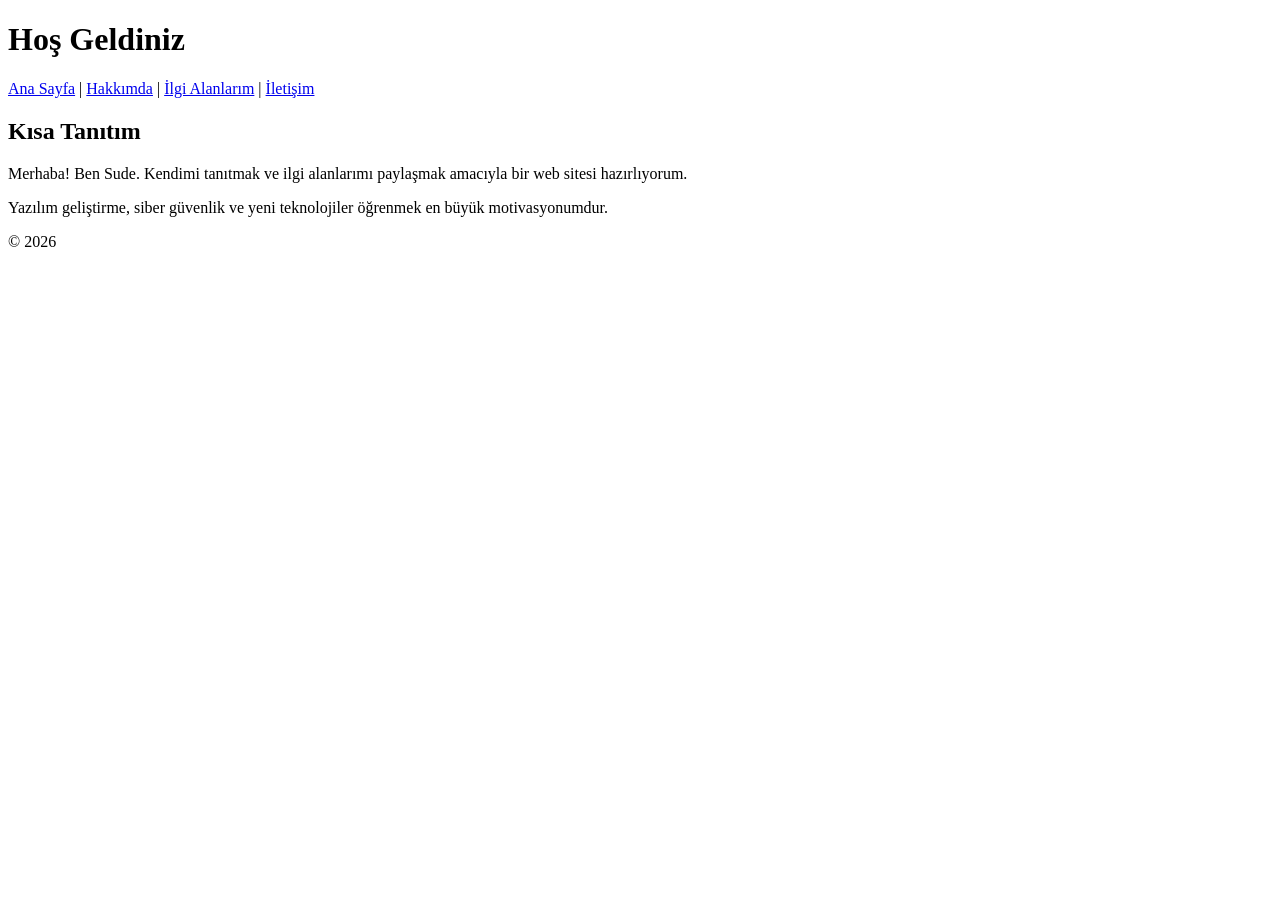
==== index.html @ f838e8fd "Add files via upload" ====
<!DOCTYPE html>
<html lang="tr">
<head>
    <meta charset="UTF-8">
    <title>Ana Sayfa</title>
</head>
<body>

    <header>
        <h1>Hoş Geldiniz</h1>
        <nav>
            <a href="index.html">Ana Sayfa</a> |
            <a href="about.html">Hakkımda</a> |
            <a href="interests.html">İlgi Alanlarım</a> |
            <a href="contact.html">İletişim</a>
        </nav>
    </header>

    <main>
        <h2>Kısa Tanıtım</h2>
        <p>
            Merhaba! Ben Sude. 
            Kendimi tanıtmak ve ilgi alanlarımı paylaşmak amacıyla bir web sitesi hazırlıyorum.
        </p>

        <p>
            Yazılım geliştirme, siber güvenlik ve yeni teknolojiler öğrenmek en büyük motivasyonumdur.
        </p>
    </main>

    <footer>
        <p>© 2026</p>
    </footer>

</body>
</html>
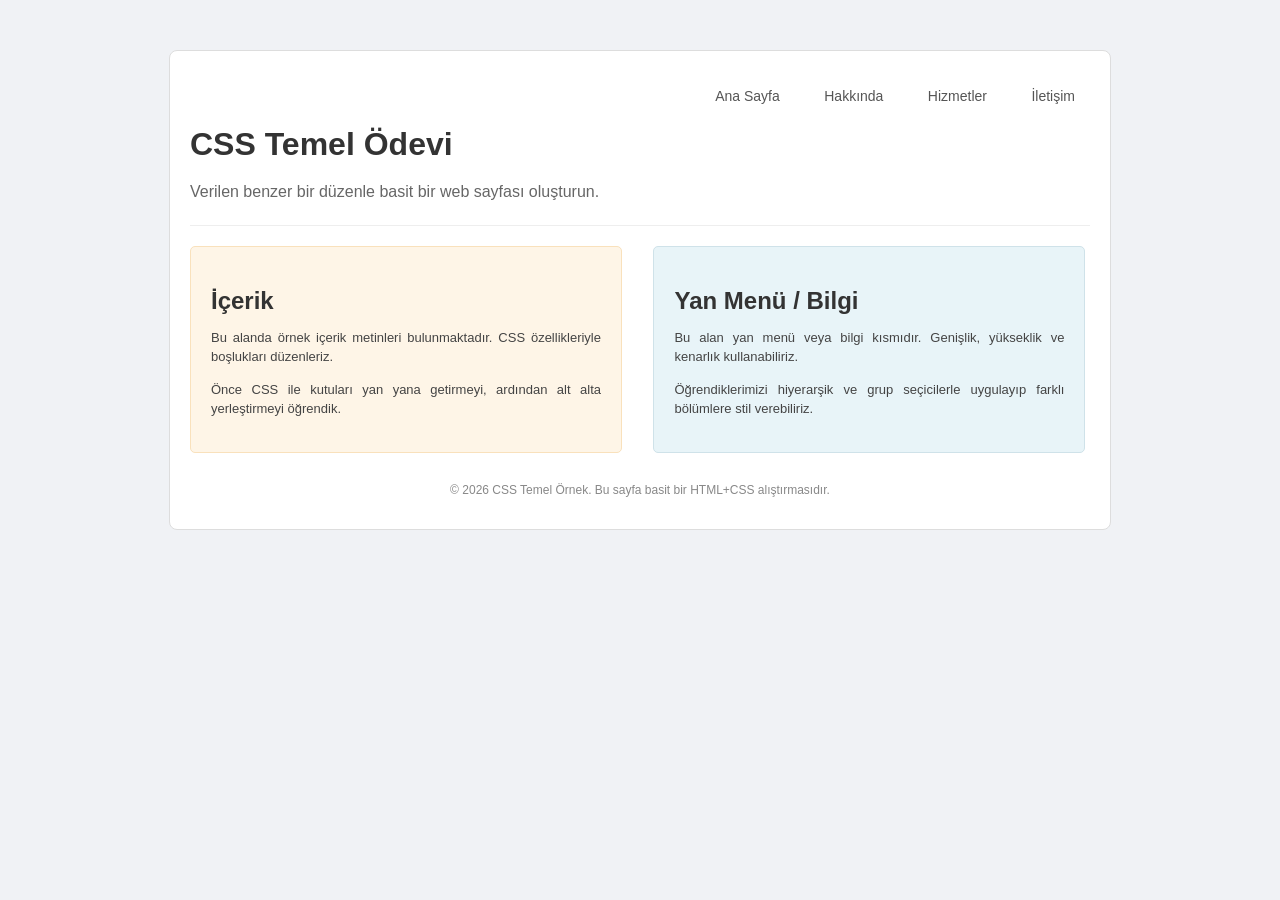
==== commit 1a501d8a: "2. hafta" ====
--- a/index.html
+++ b/index.html
@@ -2,35 +2,44 @@
 <html lang="tr">
 <head>
     <meta charset="UTF-8">
-    <title>Ana Sayfa</title>
+    <title>CSS Temel Ödevi</title>
+    <link rel="stylesheet" href="style.css">
 </head>
 <body>
 
-    <header>
-        <h1>Hoş Geldiniz</h1>
+    <div class="container">
         <nav>
-            <a href="index.html">Ana Sayfa</a> |
-            <a href="about.html">Hakkımda</a> |
-            <a href="interests.html">İlgi Alanlarım</a> |
-            <a href="contact.html">İletişim</a>
+            <ul>
+        <li><a href="index.html">Ana Sayfa</a></li>
+        <li><a href="hakkinda.html">Hakkında</a></li>
+        <li><a href="hizmetler.html">Hizmetler</a></li>
+        <li><a href="iletisim.html">İletişim</a></li>
+            </ul>
         </nav>
-    </header>
 
-    <main>
-        <h2>Kısa Tanıtım</h2>
-        <p>
-            Merhaba! Ben Sude. 
-            Kendimi tanıtmak ve ilgi alanlarımı paylaşmak amacıyla bir web sitesi hazırlıyorum.
-        </p>
+        <header>
+            <h1>CSS Temel Ödevi</h1>
+            <p>Verilen benzer bir düzenle basit bir web sayfası oluşturun.</p>
+        </header>
 
-        <p>
-            Yazılım geliştirme, siber güvenlik ve yeni teknolojiler öğrenmek en büyük motivasyonumdur.
-        </p>
-    </main>
+        <main>
+            <section class="content-box left-box">
+                <h2>İçerik</h2>
+                <p>Bu alanda örnek içerik metinleri bulunmaktadır. CSS özellikleriyle boşlukları düzenleriz.</p>
+                <p>Önce CSS ile kutuları yan yana getirmeyi, ardından alt alta yerleştirmeyi öğrendik.</p>
+            </section>
 
-    <footer>
-        <p>© 2026</p>
-    </footer>
+            <aside class="content-box right-box">
+                <h2>Yan Menü / Bilgi</h2>
+                <p>Bu alan yan menü veya bilgi kısmıdır. Genişlik, yükseklik ve kenarlık kullanabiliriz.</p>
+                <p>Öğrendiklerimizi hiyerarşik ve grup seçicilerle uygulayıp farklı bölümlere stil verebiliriz.</p>
+            </aside>
+        </main>
+
+        <footer>
+            <p>© 2026 CSS Temel Örnek. Bu sayfa basit bir HTML+CSS alıştırmasıdır.</p>
+        </footer>
+    </div>
 
 </body>
 </html>
--- a/style.css
+++ b/style.css
@@ -0,0 +1,115 @@
+/* Genel Ayarlar */
+body {
+    background-color: #f0f2f5;
+    font-family: Arial, sans-serif;
+    margin: 50px;
+}
+
+.container {
+    background-color: #ffffff;
+    padding: 20px;
+    border: 1px solid #ddd;
+    border-radius: 8px;
+    max-width: 900px;
+    margin: 0 auto;
+}
+
+/* 1. Menü Tasarımı (Hiyerarşik Seçici Kullanımı) */
+nav ul {
+    list-style-type: none;
+    text-align: right;
+    padding: 0;
+}
+
+nav ul li {
+    display: inline-block; /* Ödevin istediği yöntem */
+    margin-left: 10px;
+}
+
+nav ul li a {
+    text-decoration: none;
+    color: #555;
+    padding: 8px 15px;
+    font-size: 14px;
+    transition: 0.3s; /* Hover efekti için yumuşatıcı */
+}
+
+/* Hover Efekti */
+nav ul li a:hover {
+    color: #000;
+    background-color: #e9ecef;
+    border-radius: 4px;
+}
+
+nav ul li a.active {
+    background-color: #7d97de;
+    color: white;
+    border-radius: 4px;
+}
+
+/* 2. Header & Metin Düzenlemeleri (Grup Seçici Kullanımı) */
+header h1, .content-box h2 {
+    color: #333;
+    margin-bottom: 10px;
+}
+
+header p {
+    color: #666;
+    line-height: 1.6;
+    border-bottom: 1px solid #eee;
+    padding-bottom: 20px;
+}
+
+/* 3. İki Sütunlu Düzen */
+main {
+    margin-top: 20px;
+}
+
+.content-box {
+    display: inline-block; /* Yan yana getirme */
+    vertical-align: top;
+    box-sizing: border-box;
+    padding: 20px;
+    border-radius: 5px;
+    min-height: 200px;
+}
+
+.left-box {
+    width: 48%;
+    background-color: #fef5e7; /* Sarımsı ton */
+    border: 1px solid #f9e1bc;
+    margin-right: 3%;
+}
+
+.right-box {
+    width: 48%;
+    background-color: #e8f4f8; /* Mavimsi ton */
+    border: 1px solid #cfe2e9;
+}
+
+/* İçerik Metin Özellikleri (Hiyerarşik Seçici) */
+.content-box p {
+    font-size: 13px;
+    color: #444;
+    line-height: 1.5;
+    text-align: justify;
+}
+
+/* 4. Footer */
+footer {
+    text-align: center;
+    margin-top: 30px;
+    font-size: 12px;
+    color: #888;
+}
+
+form input, form textarea {
+    width: 90%;
+    padding: 8px;
+    margin-top: 5px;
+}
+form button {
+    margin-top: 10px;
+    padding: 8px 16px;
+    cursor: pointer;
+}
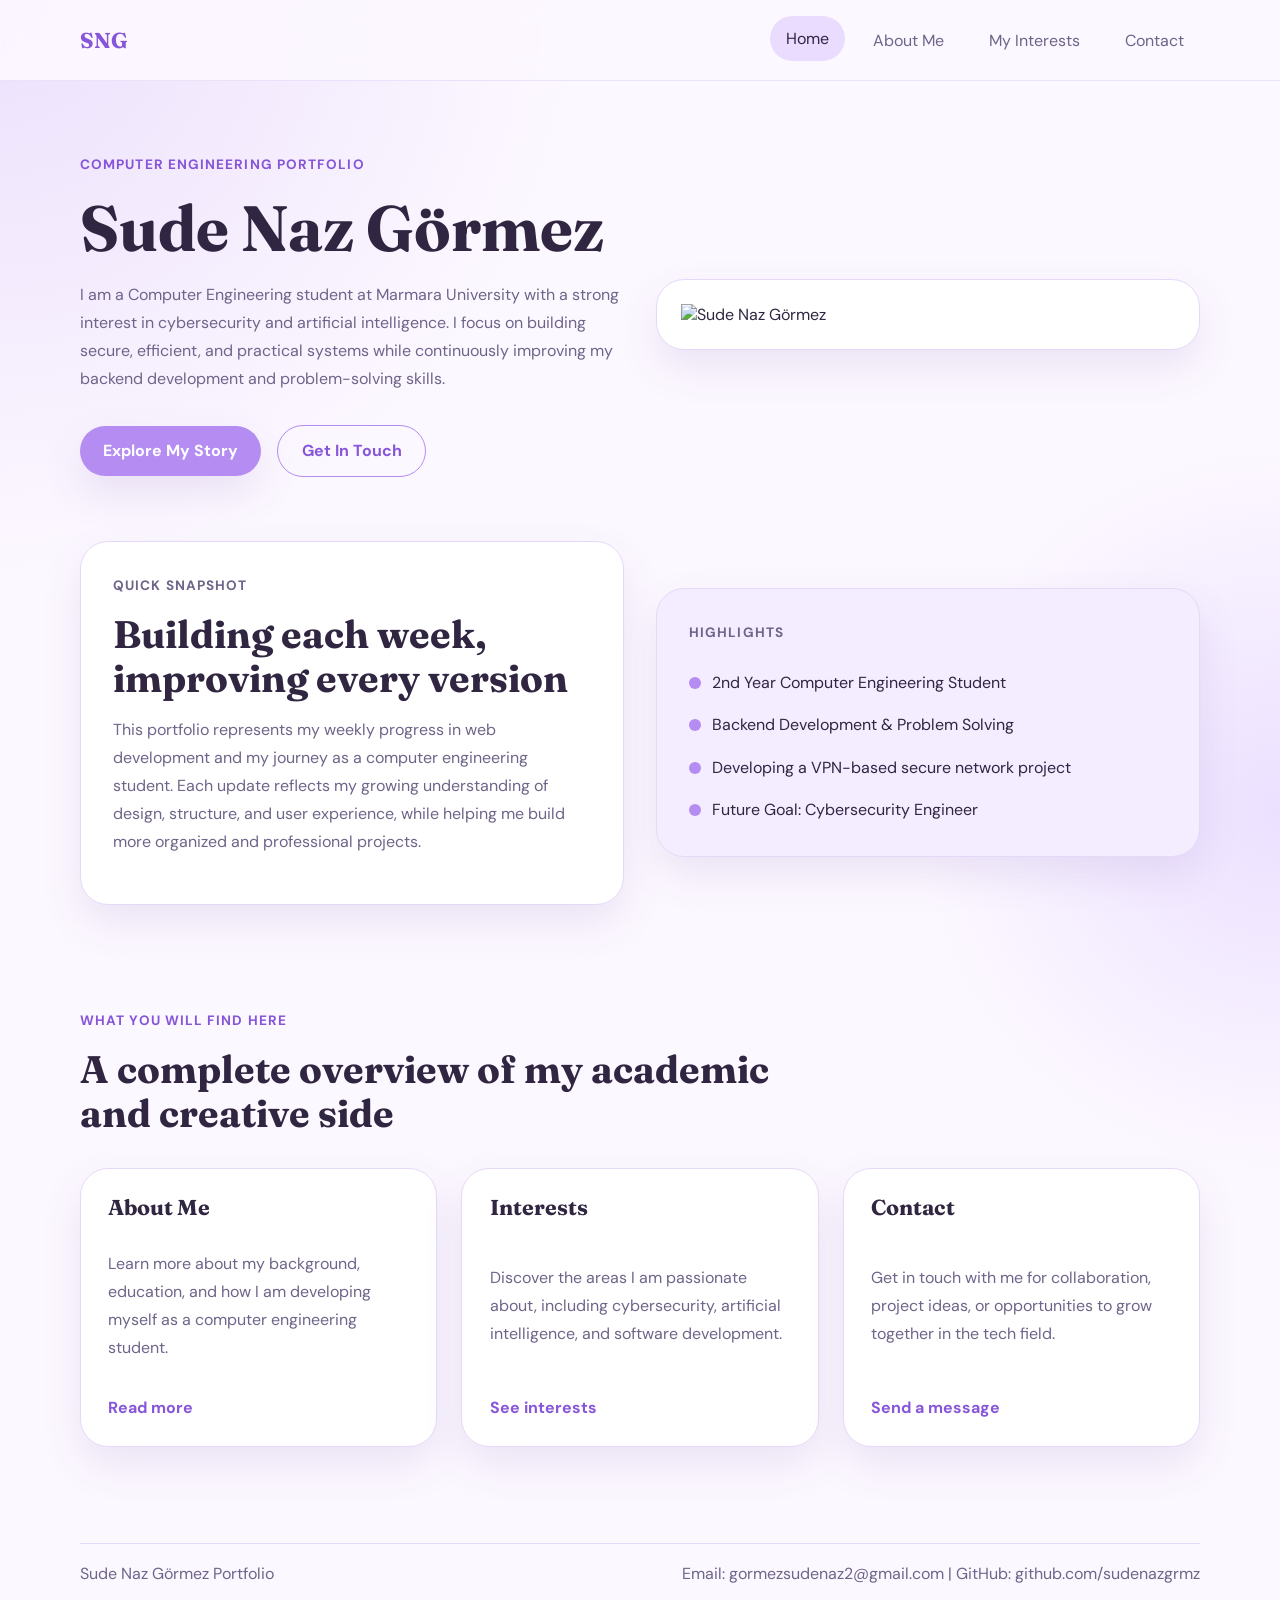
==== commit 39679e6e: "Lab çalışmaları düzenlendi" ====
--- a/index.html
+++ b/index.html
@@ -1,45 +1,115 @@
 <!DOCTYPE html>
-<html lang="tr">
+<html lang="en">
 <head>
-    <meta charset="UTF-8">
-    <title>CSS Temel Ödevi</title>
-    <link rel="stylesheet" href="style.css">
+  <meta charset="UTF-8">
+  <meta name="viewport" content="width=device-width, initial-scale=1.0">
+  <title>Portfolio | Home</title>
+  <link rel="preconnect" href="https://fonts.googleapis.com">
+  <link rel="preconnect" href="https://fonts.gstatic.com" crossorigin>
+  <link href="https://fonts.googleapis.com/css2?family=DM+Sans:wght@400;500;700&family=Fraunces:wght@600;700&display=swap" rel="stylesheet">
+  <link rel="stylesheet" href="style.css">
 </head>
 <body>
+  <div class="site-shell">
+    <header class="site-header">
+      <div class="container">
+        <nav class="navbar">
+          <a class="logo" href="index.html">SNG</a>
+          <div class="nav-links">
+            <a class="active" href="index.html">Home</a>
+            <a href="about.html">About Me</a>
+            <a href="interests.html">My Interests</a>
+            <a href="contact.html">Contact</a>
+          </div>
+        </nav>
+      </div>
+    </header>
 
-    <div class="container">
-        <nav>
-            <ul>
-        <li><a href="index.html">Ana Sayfa</a></li>
-        <li><a href="hakkinda.html">Hakkında</a></li>
-        <li><a href="hizmetler.html">Hizmetler</a></li>
-        <li><a href="iletisim.html">İletişim</a></li>
+    <main>
+      <section class="hero">
+        <div class="container hero-layout">
+          <div class="hero-copy">
+            <p class="eyebrow">Computer Engineering Portfolio</p>
+            <h1>Sude Naz Görmez</h1>
+            <p class="hero-text">
+              I am a Computer Engineering student at Marmara University with a strong interest in cybersecurity and artificial intelligence. I focus on building secure, efficient, and practical systems while continuously improving my backend development and problem-solving skills.
+            </p>
+            <div class="hero-actions">
+              <a class="button" href="about.html">Explore My Story</a>
+              <a class="button button-secondary" href="contact.html">Get In Touch</a>
+            </div>
+          </div>
+
+          <div class="hero-card">
+            <img src="images/profile.jpg" alt="Sude Naz Görmez">
+          </div>
+        </div>
+      </section>
+
+      <section class="section">
+        <div class="container split-layout">
+          <div class="section-card">
+            <p class="eyebrow">Quick Snapshot</p>
+            <h2>Building each week, improving every version</h2>
+            <p>
+              This portfolio represents my weekly progress in web development and my journey as a computer engineering student. Each update reflects my growing understanding of design, structure, and user experience, while helping me build more organized and professional projects.
+            </p>
+          </div>
+
+          <div class="section-card soft-accent">
+            <p class="eyebrow">Highlights</p>
+            <ul class="feature-list">
+              <li>2nd Year Computer Engineering Student</li>
+              <li>Backend Development & Problem Solving</li>
+              <li>Developing a VPN-based secure network project</li>
+              <li>Future Goal: Cybersecurity Engineer</li>
             </ul>
-        </nav>
+          </div>
+        </div>
+      </section>
 
-        <header>
-            <h1>CSS Temel Ödevi</h1>
-            <p>Verilen benzer bir düzenle basit bir web sayfası oluşturun.</p>
-        </header>
+      <section class="section">
+        <div class="container">
+          <div class="section-heading">
+            <p class="eyebrow">What You Will Find Here</p>
+            <h2>A complete overview of my academic and creative side</h2>
+          </div>
 
-        <main>
-            <section class="content-box left-box">
-                <h2>İçerik</h2>
-                <p>Bu alanda örnek içerik metinleri bulunmaktadır. CSS özellikleriyle boşlukları düzenleriz.</p>
-                <p>Önce CSS ile kutuları yan yana getirmeyi, ardından alt alta yerleştirmeyi öğrendik.</p>
-            </section>
+          <div class="card-grid">
+            <article class="info-card">
+              <h3>About Me</h3>
+              <p>
+                Learn more about my background, education, and how I am developing myself as a computer engineering student.
+              </p>
+              <a href="about.html">Read more</a>
+            </article>
 
-            <aside class="content-box right-box">
-                <h2>Yan Menü / Bilgi</h2>
-                <p>Bu alan yan menü veya bilgi kısmıdır. Genişlik, yükseklik ve kenarlık kullanabiliriz.</p>
-                <p>Öğrendiklerimizi hiyerarşik ve grup seçicilerle uygulayıp farklı bölümlere stil verebiliriz.</p>
-            </aside>
-        </main>
+            <article class="info-card">
+              <h3>Interests</h3>
+              <p>
+                Discover the areas I am passionate about, including cybersecurity, artificial intelligence, and software development.
+              </p>
+              <a href="interests.html">See interests</a>
+            </article>
 
-        <footer>
-            <p>© 2026 CSS Temel Örnek. Bu sayfa basit bir HTML+CSS alıştırmasıdır.</p>
-        </footer>
-    </div>
+            <article class="info-card">
+              <h3>Contact</h3>
+              <p>
+                Get in touch with me for collaboration, project ideas, or opportunities to grow together in the tech field.
+              </p>
+              <a href="contact.html">Send a message</a>
+            </article>
+          </div>
+        </div>
+      </section>
+    </main>
 
+    <footer class="site-footer">
+      <div class="container footer-layout">
+        <p>Sude Naz Görmez Portfolio</p>
+        <p>Email: gormezsudenaz2@gmail.com | GitHub: github.com/sudenazgrmz</p>
+      </div>
+    </footer>
+  </div>
 </body>
 </html>
--- a/style.css
+++ b/style.css
@@ -1,115 +1,447 @@
-/* Genel Ayarlar */
+:root {
+  --bg-color: #fcf8ff;
+  --surface-color: #ffffff;
+  --surface-soft: #f4ecff;
+  --surface-strong: #e9dcff;
+  --text-color: #312642;
+  --muted-color: #6f6489;
+  --accent-color: #b48cf2;
+  --accent-dark: #8756d8;
+  --line-color: #e5d9f8;
+  --shadow-soft: 0 18px 40px rgba(113, 81, 170, 0.12);
+  --radius-large: 28px;
+  --radius-medium: 20px;
+  --radius-small: 14px;
+  --container-width: 1120px;
+}
+
+* {
+  box-sizing: border-box;
+}
+
+html {
+  scroll-behavior: smooth;
+}
+
 body {
-    background-color: #f0f2f5;
-    font-family: Arial, sans-serif;
-    margin: 50px;
+  margin: 0;
+  font-family: "DM Sans", sans-serif;
+  background:
+    radial-gradient(circle at top left, rgba(180, 140, 242, 0.22), transparent 28%),
+    radial-gradient(circle at right center, rgba(233, 220, 255, 0.85), transparent 24%),
+    var(--bg-color);
+  color: var(--text-color);
+}
+
+img {
+  max-width: 100%;
+  display: block;
+}
+
+a {
+  color: inherit;
+  text-decoration: none;
+}
+
+.site-shell {
+  min-height: 100vh;
+  display: flex;
+  flex-direction: column;
+}
+
+main {
+  flex-grow: 1;
 }
 
 .container {
-    background-color: #ffffff;
-    padding: 20px;
-    border: 1px solid #ddd;
-    border-radius: 8px;
-    max-width: 900px;
-    margin: 0 auto;
-}
-
-/* 1. Menü Tasarımı (Hiyerarşik Seçici Kullanımı) */
-nav ul {
-    list-style-type: none;
-    text-align: right;
-    padding: 0;
-}
-
-nav ul li {
-    display: inline-block; /* Ödevin istediği yöntem */
-    margin-left: 10px;
-}
-
-nav ul li a {
-    text-decoration: none;
-    color: #555;
-    padding: 8px 15px;
-    font-size: 14px;
-    transition: 0.3s; /* Hover efekti için yumuşatıcı */
-}
-
-/* Hover Efekti */
-nav ul li a:hover {
-    color: #000;
-    background-color: #e9ecef;
-    border-radius: 4px;
-}
-
-nav ul li a.active {
-    background-color: #7d97de;
-    color: white;
-    border-radius: 4px;
-}
-
-/* 2. Header & Metin Düzenlemeleri (Grup Seçici Kullanımı) */
-header h1, .content-box h2 {
-    color: #333;
-    margin-bottom: 10px;
-}
-
-header p {
-    color: #666;
-    line-height: 1.6;
-    border-bottom: 1px solid #eee;
-    padding-bottom: 20px;
-}
-
-/* 3. İki Sütunlu Düzen */
-main {
-    margin-top: 20px;
-}
-
-.content-box {
-    display: inline-block; /* Yan yana getirme */
-    vertical-align: top;
-    box-sizing: border-box;
-    padding: 20px;
-    border-radius: 5px;
-    min-height: 200px;
-}
-
-.left-box {
-    width: 48%;
-    background-color: #fef5e7; /* Sarımsı ton */
-    border: 1px solid #f9e1bc;
-    margin-right: 3%;
-}
-
-.right-box {
-    width: 48%;
-    background-color: #e8f4f8; /* Mavimsi ton */
-    border: 1px solid #cfe2e9;
-}
-
-/* İçerik Metin Özellikleri (Hiyerarşik Seçici) */
-.content-box p {
-    font-size: 13px;
-    color: #444;
-    line-height: 1.5;
-    text-align: justify;
-}
-
-/* 4. Footer */
-footer {
-    text-align: center;
-    margin-top: 30px;
-    font-size: 12px;
-    color: #888;
-}
-
-form input, form textarea {
-    width: 90%;
-    padding: 8px;
-    margin-top: 5px;
-}
-form button {
-    margin-top: 10px;
-    padding: 8px 16px;
-    cursor: pointer;
-}+  width: min(100% - 2rem, var(--container-width));
+  margin: 0 auto;
+}
+
+.site-header {
+  position: sticky;
+  top: 0;
+  z-index: 10;
+  backdrop-filter: blur(14px);
+  background-color: rgba(252, 248, 255, 0.9);
+  border-bottom: 1px solid rgba(229, 217, 248, 0.72);
+}
+
+.navbar {
+  display: flex;
+  justify-content: space-between;
+  align-items: center;
+  gap: 1rem;
+  min-height: 80px;
+  flex-wrap: wrap;
+}
+
+.logo {
+  font-family: "Fraunces", serif;
+  font-size: 1.35rem;
+  font-weight: 700;
+  color: var(--accent-dark);
+}
+
+.nav-links {
+  display: flex;
+  justify-content: flex-end;
+  align-items: center;
+  gap: 0.8rem;
+  flex-wrap: wrap;
+}
+
+.nav-links a {
+  padding: 0.75rem 1rem;
+  border-radius: 999px;
+  color: var(--muted-color);
+  transition: background-color 0.25s ease, color 0.25s ease, transform 0.25s ease;
+}
+
+.nav-links a:hover,
+.nav-links a:focus-visible,
+.nav-links a.active {
+  background-color: var(--surface-strong);
+  color: var(--text-color);
+  transform: translateY(-2px);
+}
+
+.hero,
+.page-banner {
+  padding: 4.5rem 0 2rem;
+}
+
+.hero-layout,
+.split-layout,
+.footer-layout {
+  display: flex;
+  gap: 2rem;
+  align-items: center;
+  justify-content: space-between;
+  flex-wrap: wrap;
+}
+
+.hero-copy,
+.hero-card,
+.section-card {
+  flex: 1 1 320px;
+}
+
+.eyebrow {
+  margin: 0 0 0.9rem;
+  color: var(--accent-dark);
+  font-weight: 700;
+  letter-spacing: 0.08em;
+  text-transform: uppercase;
+  font-size: 0.85rem;
+}
+
+h1,
+h2,
+h3 {
+  margin-top: 0;
+  font-family: "Fraunces", serif;
+  line-height: 1.15;
+}
+
+h1 {
+  margin-bottom: 1rem;
+  font-size: clamp(2.6rem, 5vw, 4.8rem);
+}
+
+h2 {
+  margin-bottom: 1rem;
+  font-size: clamp(1.8rem, 3vw, 2.6rem);
+}
+
+h3 {
+  margin-bottom: 0.85rem;
+  font-size: 1.35rem;
+}
+
+p,
+li,
+label,
+input,
+select,
+textarea,
+button {
+  font-size: 1rem;
+  line-height: 1.75;
+}
+
+.hero-text,
+.banner-text,
+.info-card p,
+.section-card p {
+  color: var(--muted-color);
+}
+
+.hero-actions {
+  display: flex;
+  align-items: center;
+  gap: 1rem;
+  flex-wrap: wrap;
+  margin-top: 2rem;
+}
+
+.button {
+  display: inline-flex;
+  justify-content: center;
+  align-items: center;
+  padding: 0.9rem 1.45rem;
+  border: none;
+  border-radius: 999px;
+  background-color: var(--accent-color);
+  color: #ffffff;
+  font-weight: 700;
+  cursor: pointer;
+  box-shadow: var(--shadow-soft);
+  transition: transform 0.25s ease, background-color 0.25s ease, box-shadow 0.25s ease;
+}
+
+.button:hover,
+.button:focus-visible {
+  background-color: var(--accent-dark);
+  transform: translateY(-3px);
+  box-shadow: 0 22px 34px rgba(113, 81, 170, 0.2);
+}
+
+.button-secondary {
+  background-color: transparent;
+  color: var(--accent-dark);
+  border: 1px solid var(--accent-color);
+  box-shadow: none;
+}
+
+.button-secondary:hover,
+.button-secondary:focus-visible {
+  color: #ffffff;
+}
+
+.hero-card,
+.section-card,
+.info-card,
+.contact-form {
+  background-color: var(--surface-color);
+  border: 1px solid var(--line-color);
+  border-radius: var(--radius-large);
+  box-shadow: var(--shadow-soft);
+}
+
+.hero-card {
+  padding: 1.5rem;
+}
+
+.profile-placeholder {
+  min-height: 380px;
+  display: flex;
+  flex-direction: column;
+  justify-content: center;
+  align-items: center;
+  border: 2px dashed var(--accent-color);
+  border-radius: calc(var(--radius-large) - 8px);
+  background:
+    linear-gradient(135deg, rgba(233, 220, 255, 0.92), rgba(255, 255, 255, 0.97));
+  text-align: center;
+  padding: 2rem;
+}
+
+.profile-placeholder span {
+  font-family: "Fraunces", serif;
+  font-size: 1.4rem;
+  color: var(--accent-dark);
+}
+
+.profile-placeholder p {
+  margin: 0.6rem 0 0;
+  color: var(--muted-color);
+}
+
+.section {
+  padding: 2rem 0 4.5rem;
+}
+
+.section-card {
+  padding: 2rem;
+}
+
+.soft-accent {
+  background-color: var(--surface-soft);
+}
+
+.feature-list {
+  list-style: none;
+  margin: 1.5rem 0 0;
+  padding: 0;
+  display: flex;
+  flex-direction: column;
+  gap: 0.9rem;
+}
+
+.feature-list li {
+  display: flex;
+  align-items: center;
+  gap: 0.7rem;
+  color: var(--text-color);
+}
+
+.feature-list li::before {
+  content: "";
+  width: 12px;
+  height: 12px;
+  border-radius: 50%;
+  background-color: var(--accent-color);
+  flex-shrink: 0;
+}
+
+.section-heading {
+  max-width: 760px;
+  margin-bottom: 2rem;
+}
+
+.card-grid {
+  display: flex;
+  flex-wrap: wrap;
+  gap: 1.5rem;
+}
+
+.info-card {
+  padding: 1.7rem;
+  flex: 1 1 280px;
+  display: flex;
+  flex-direction: column;
+  justify-content: space-between;
+  min-height: 230px;
+}
+
+.info-card a {
+  color: var(--accent-dark);
+  font-weight: 700;
+  margin-top: 1.2rem;
+  transition: color 0.25s ease, transform 0.25s ease;
+}
+
+.info-card a:hover,
+.info-card a:focus-visible {
+  color: var(--text-color);
+  transform: translateX(4px);
+}
+
+.contact-wrapper {
+  display: flex;
+  justify-content: center;
+  align-items: center;
+}
+
+.contact-form {
+  width: min(100%, 720px);
+  padding: 2rem;
+  display: flex;
+  flex-direction: column;
+  gap: 1.25rem;
+}
+
+.form-row {
+  display: flex;
+  flex-direction: column;
+  gap: 0.45rem;
+}
+
+label {
+  font-weight: 700;
+}
+
+input,
+select,
+textarea {
+  width: 100%;
+  padding: 0.9rem 1rem;
+  border: 1px solid var(--line-color);
+  border-radius: var(--radius-small);
+  background-color: #fffdfb;
+  color: var(--text-color);
+  font-family: inherit;
+  transition: border-color 0.25s ease, box-shadow 0.25s ease, transform 0.25s ease;
+}
+
+input:focus,
+select:focus,
+textarea:focus {
+  outline: none;
+  border-color: var(--accent-color);
+  box-shadow: 0 0 0 4px rgba(180, 140, 242, 0.18);
+  transform: translateY(-1px);
+}
+
+textarea {
+  resize: vertical;
+  min-height: 160px;
+}
+
+.submit-button {
+  align-self: flex-start;
+}
+
+.site-footer {
+  padding: 1.5rem 0 2rem;
+}
+
+.footer-layout {
+  padding-top: 1rem;
+  border-top: 1px solid rgba(229, 217, 248, 0.95);
+}
+
+.footer-layout p {
+  margin: 0;
+  color: var(--muted-color);
+}
+
+@media (max-width: 768px) {
+  .hero,
+  .page-banner {
+    padding-top: 3rem;
+  }
+
+  .navbar,
+  .nav-links,
+  .footer-layout {
+    justify-content: center;
+  }
+
+  .hero-copy,
+  .hero-card,
+  .section-card,
+  .info-card {
+    flex-grow: 1;
+  }
+
+  .submit-button {
+    width: 100%;
+  }
+}
+
+@media (max-width: 540px) {
+  .container {
+    width: min(100% - 1.2rem, var(--container-width));
+  }
+
+  h1 {
+    font-size: 2.4rem;
+  }
+
+  .site-header {
+    position: static;
+  }
+
+  .nav-links a {
+    padding: 0.65rem 0.85rem;
+  }
+
+  .hero-card,
+  .section-card,
+  .info-card,
+  .contact-form {
+    border-radius: 22px;
+  }
+}
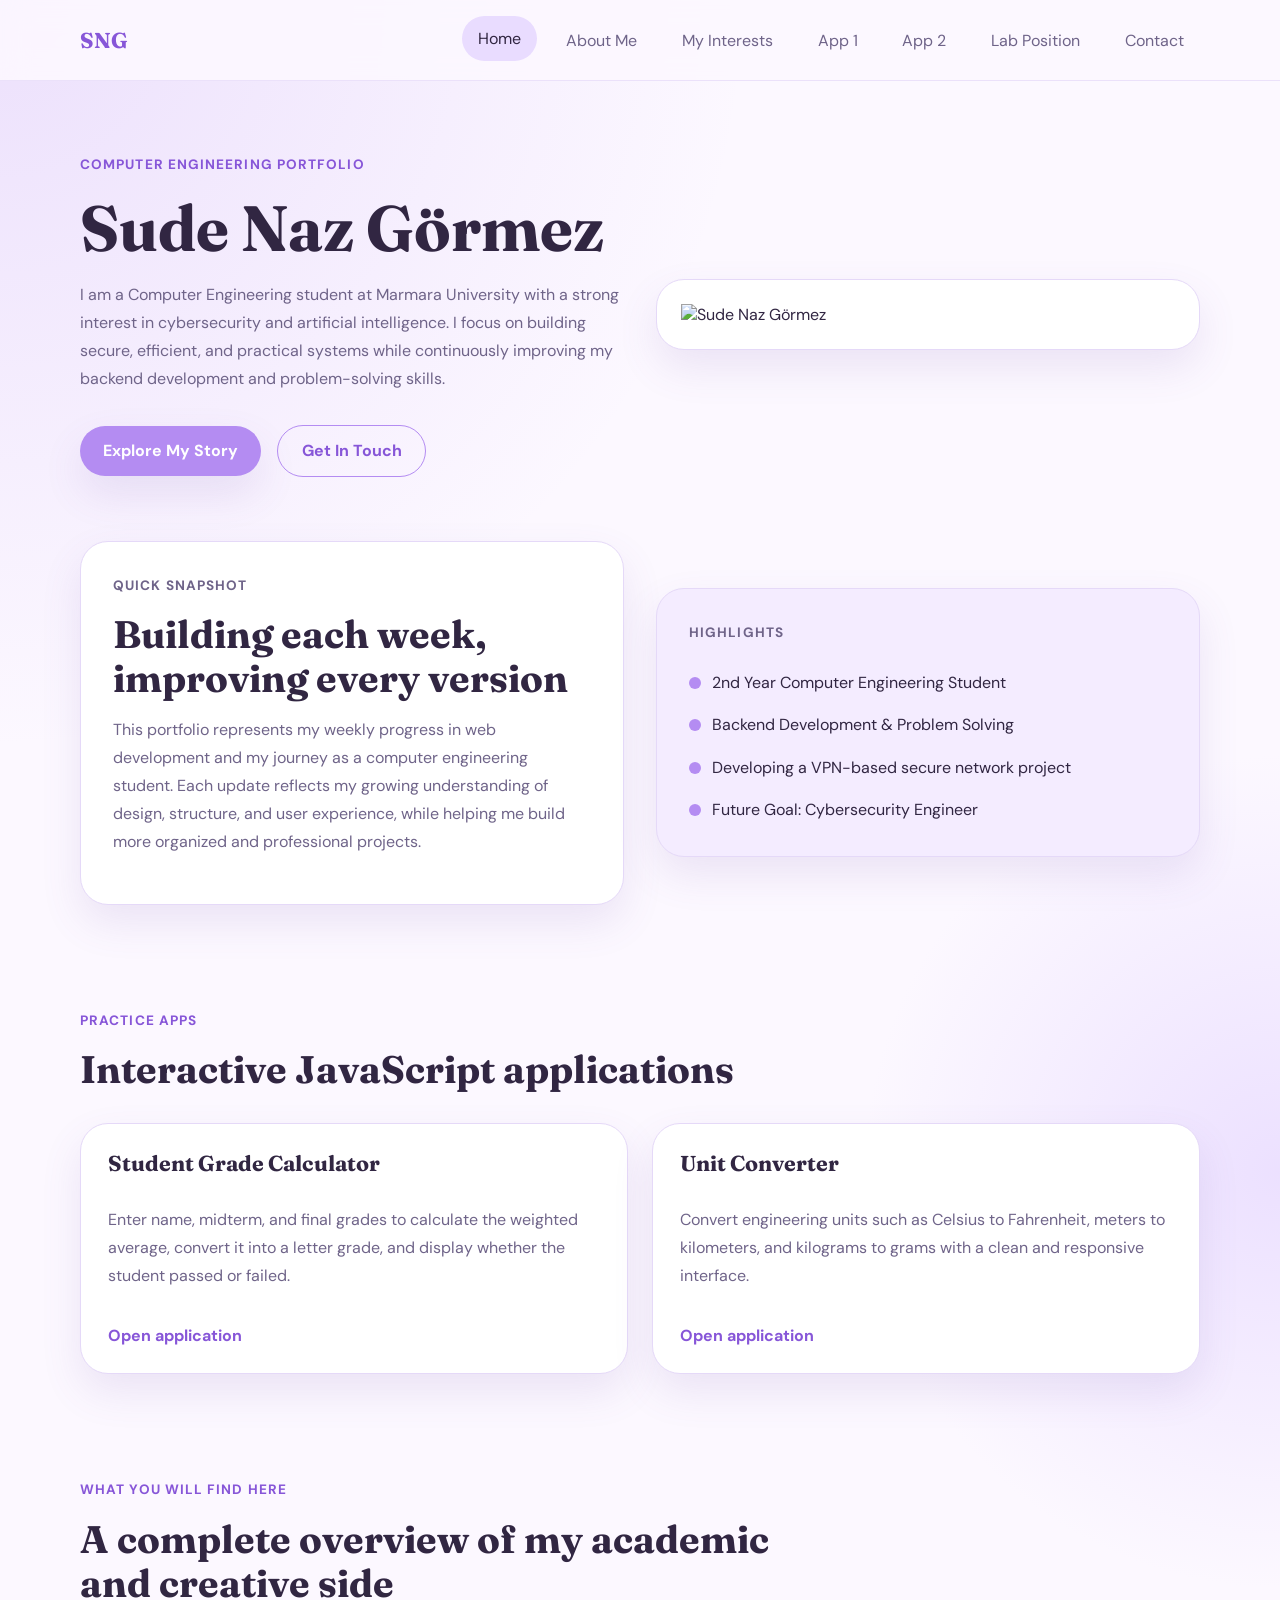
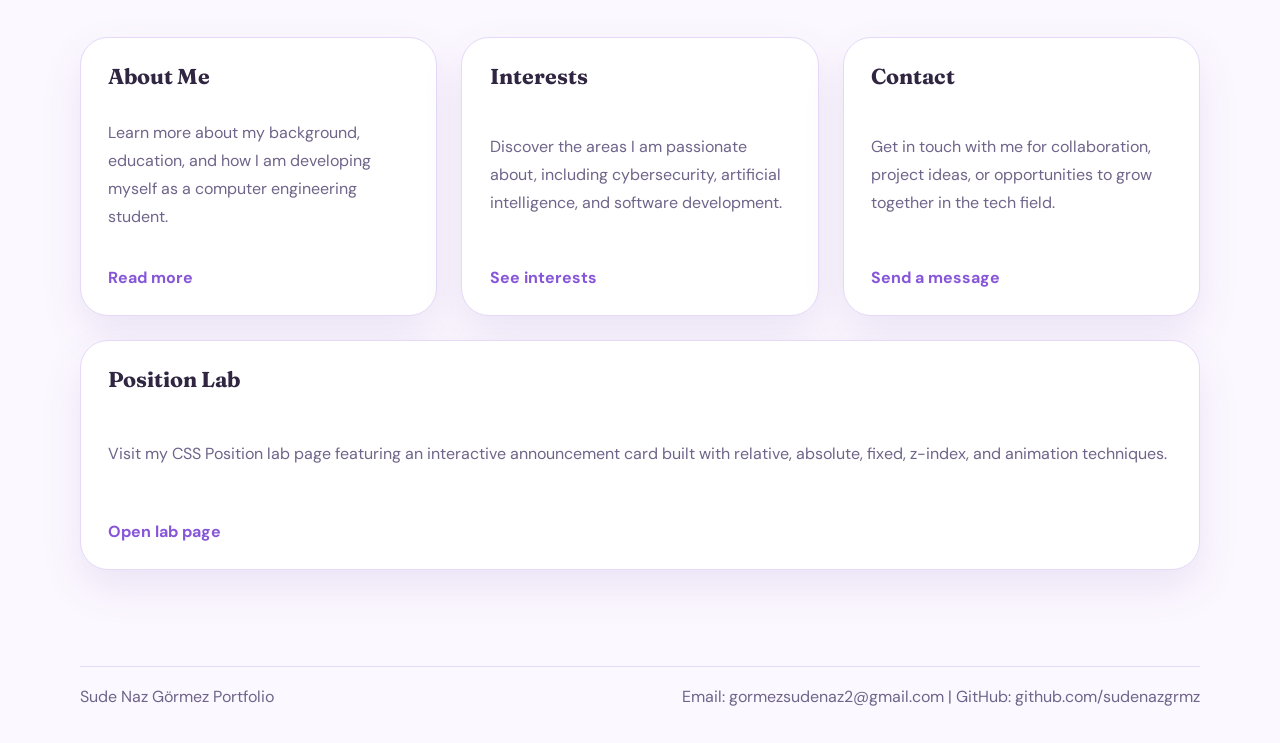
==== commit f08f51ca: "Site update" ====
--- a/index.html
+++ b/index.html
@@ -19,6 +19,9 @@
             <a class="active" href="index.html">Home</a>
             <a href="about.html">About Me</a>
             <a href="interests.html">My Interests</a>
+            <a href="app1.html">App 1</a>
+            <a href="app2.html">App 2</a>
+            <a href="lab-position.html">Lab Position</a>
             <a href="contact.html">Contact</a>
           </div>
         </nav>
@@ -71,6 +74,33 @@
       <section class="section">
         <div class="container">
           <div class="section-heading">
+            <p class="eyebrow">Practice Apps</p>
+            <h2>Interactive JavaScript applications</h2>
+          </div>
+
+          <div class="card-grid">
+            <article class="info-card">
+              <h3>Student Grade Calculator</h3>
+              <p>
+                Enter name, midterm, and final grades to calculate the weighted average, convert it into a letter grade, and display whether the student passed or failed.
+              </p>
+              <a href="app1.html">Open application</a>
+            </article>
+
+            <article class="info-card">
+              <h3>Unit Converter</h3>
+              <p>
+                Convert engineering units such as Celsius to Fahrenheit, meters to kilometers, and kilograms to grams with a clean and responsive interface.
+              </p>
+              <a href="app2.html">Open application</a>
+            </article>
+          </div>
+        </div>
+      </section>
+
+      <section class="section">
+        <div class="container">
+          <div class="section-heading">
             <p class="eyebrow">What You Will Find Here</p>
             <h2>A complete overview of my academic and creative side</h2>
           </div>
@@ -99,6 +129,14 @@
               </p>
               <a href="contact.html">Send a message</a>
             </article>
+
+            <article class="info-card">
+              <h3>Position Lab</h3>
+              <p>
+                Visit my CSS Position lab page featuring an interactive announcement card built with relative, absolute, fixed, z-index, and animation techniques.
+              </p>
+              <a href="lab-position.html">Open lab page</a>
+            </article>
           </div>
         </div>
       </section>
@@ -112,4 +150,4 @@
     </footer>
   </div>
 </body>
-</html>+</html>
--- a/style.css
+++ b/style.css
@@ -397,6 +397,333 @@
   color: var(--muted-color);
 }
 
+.lab-page {
+  min-height: 100vh;
+  background:
+    radial-gradient(circle at top left, rgba(180, 140, 242, 0.22), transparent 24%),
+    linear-gradient(180deg, #f5f0ff 0%, #fbf8ff 100%);
+}
+
+.lab-shell {
+  min-height: 100vh;
+  display: flex;
+  flex-direction: column;
+  padding: 2rem 1.5rem 3rem;
+}
+
+.lab-back-button {
+  align-self: flex-start;
+  padding: 0.85rem 1.1rem;
+  border-radius: 14px;
+  background: linear-gradient(135deg, #4f77ff, #6c63ff);
+  color: #ffffff;
+  font-weight: 700;
+  box-shadow: 0 16px 34px rgba(80, 100, 210, 0.2);
+  transition: transform 0.25s ease, box-shadow 0.25s ease;
+}
+
+.lab-back-button:hover,
+.lab-back-button:focus-visible {
+  cursor: pointer;
+  transform: translateY(-3px);
+  box-shadow: 0 20px 38px rgba(80, 100, 210, 0.26);
+}
+
+.lab-fixed-help {
+  position: fixed;
+  right: 1.5rem;
+  bottom: 1.5rem;
+  z-index: 30;
+  padding: 1rem 1.15rem;
+  border-radius: 18px;
+  background: linear-gradient(135deg, #8e63ea, #6f49d8);
+  color: #ffffff;
+  font-weight: 700;
+  box-shadow: 0 18px 34px rgba(111, 73, 216, 0.28);
+  transition: transform 0.25s ease, background-color 0.25s ease;
+}
+
+.lab-fixed-help:hover {
+  cursor: help;
+  transform: translateY(-4px);
+}
+
+.lab-main {
+  flex-grow: 1;
+  display: flex;
+  flex-direction: column;
+  justify-content: center;
+  align-items: center;
+  padding: 2rem 0;
+}
+
+.lab-heading {
+  text-align: center;
+  max-width: 700px;
+  margin-bottom: 2rem;
+}
+
+.lab-intro {
+  color: var(--muted-color);
+}
+
+.announcement-stage {
+  width: 100%;
+  display: flex;
+  justify-content: center;
+  align-items: center;
+  padding: 1rem 0 2rem;
+}
+
+.announcement-card {
+  position: relative;
+  width: min(100%, 700px);
+  min-height: 470px;
+  padding: 3.5rem 2.2rem 2.2rem;
+  border-radius: 28px;
+  overflow: hidden;
+  background: linear-gradient(135deg, #edf2ff 0%, #ddd3ff 52%, #dfc8fb 100%);
+  box-shadow: 0 28px 50px rgba(104, 82, 168, 0.16);
+  transition: transform 0.35s ease, box-shadow 0.35s ease;
+}
+
+.announcement-card:hover {
+  transform: translateY(-6px);
+  box-shadow: 0 34px 56px rgba(104, 82, 168, 0.2);
+}
+
+.announcement-content {
+  position: relative;
+  z-index: 4;
+  max-width: 360px;
+}
+
+.announcement-content h2 {
+  margin-bottom: 1.2rem;
+  font-size: clamp(2rem, 4vw, 3.2rem);
+}
+
+.announcement-content p {
+  color: #4f4663;
+}
+
+.announcement-actions {
+  display: flex;
+  align-items: center;
+  gap: 1rem;
+  flex-wrap: wrap;
+  margin-top: 2rem;
+}
+
+.announcement-button:hover,
+.announcement-button:focus-visible,
+.announcement-link:hover,
+.announcement-link:focus-visible {
+  cursor: pointer;
+}
+
+.announcement-link {
+  color: var(--accent-dark);
+  font-weight: 700;
+  transition: transform 0.25s ease, color 0.25s ease;
+}
+
+.announcement-link:hover,
+.announcement-link:focus-visible {
+  color: var(--text-color);
+  transform: translateX(4px);
+}
+
+.announcement-badge {
+  position: absolute;
+  z-index: 5;
+  display: inline-flex;
+  justify-content: center;
+  align-items: center;
+  padding: 0.85rem 1rem;
+  border-radius: 16px;
+  font-weight: 700;
+  box-shadow: 0 14px 30px rgba(105, 81, 168, 0.12);
+  transition: transform 0.25s ease, box-shadow 0.25s ease;
+}
+
+.announcement-badge:hover {
+  cursor: pointer;
+  transform: translateY(-4px);
+  box-shadow: 0 18px 30px rgba(105, 81, 168, 0.18);
+}
+
+.badge-free {
+  top: 1.25rem;
+  left: 1rem;
+  background-color: #fff0a9;
+  color: #4a3a00;
+}
+
+.badge-date {
+  top: 1.2rem;
+  right: 1rem;
+  background-color: #dffddd;
+  color: #245529;
+}
+
+.badge-location {
+  right: 3rem;
+  bottom: 7rem;
+  background-color: #ffffff;
+  color: #5b526d;
+}
+
+.badge-deadline {
+  right: 1.2rem;
+  bottom: 1.5rem;
+  background-color: #ffe8c8;
+  color: #704b18;
+}
+
+.announcement-glow {
+  position: absolute;
+  right: 1.4rem;
+  top: 6rem;
+  width: 170px;
+  height: 250px;
+  border-radius: 999px;
+  background: rgba(255, 255, 255, 0.24);
+  z-index: 2;
+  animation: floatGlow 4s ease-in-out infinite;
+}
+
+.announcement-card::before {
+  content: "";
+  position: absolute;
+  inset: 18px;
+  border: 1px solid rgba(255, 255, 255, 0.35);
+  border-radius: 22px;
+  z-index: 1;
+}
+
+.lab-footer {
+  text-align: center;
+  color: var(--muted-color);
+}
+
+.app-layout {
+  display: flex;
+  gap: 1.5rem;
+  align-items: stretch;
+  flex-wrap: wrap;
+}
+
+.converter-layout {
+  justify-content: center;
+}
+
+.app-card {
+  flex: 1 1 320px;
+  background-color: var(--surface-color);
+  border: 1px solid var(--line-color);
+  border-radius: var(--radius-large);
+  box-shadow: var(--shadow-soft);
+  padding: 2rem;
+}
+
+.app-form {
+  display: flex;
+  flex-direction: column;
+  gap: 1rem;
+}
+
+.app-submit {
+  width: 100%;
+  margin-top: 0.5rem;
+}
+
+.result-card {
+  display: flex;
+  flex-direction: column;
+  justify-content: center;
+  background:
+    linear-gradient(180deg, rgba(244, 236, 255, 0.9), rgba(255, 255, 255, 1));
+}
+
+.converter-result-card {
+  min-height: 250px;
+}
+
+.result-placeholder {
+  margin: 0;
+  color: var(--muted-color);
+}
+
+.result-label {
+  margin: 0 0 0.4rem;
+  color: var(--accent-dark);
+  font-weight: 700;
+  letter-spacing: 0.06em;
+  text-transform: uppercase;
+  font-size: 0.8rem;
+}
+
+.result-grid {
+  display: grid;
+  grid-template-columns: repeat(auto-fit, minmax(140px, 1fr));
+  gap: 1rem;
+  margin: 1.25rem 0;
+}
+
+.single-result {
+  grid-template-columns: 1fr;
+}
+
+.result-item {
+  padding: 1rem;
+  border-radius: var(--radius-small);
+  background-color: rgba(255, 255, 255, 0.85);
+  border: 1px solid var(--line-color);
+}
+
+.result-item span {
+  display: block;
+  color: var(--muted-color);
+  font-size: 0.95rem;
+  line-height: 1.5;
+}
+
+.result-item strong {
+  display: block;
+  margin-top: 0.35rem;
+  font-size: 1.2rem;
+  line-height: 1.4;
+}
+
+.result-status {
+  margin: 0;
+  padding: 0.95rem 1rem;
+  border-radius: var(--radius-small);
+  font-weight: 700;
+}
+
+.status-pass {
+  background-color: #ddf5e5;
+  color: #1f6b38;
+}
+
+.status-fail {
+  background-color: #ffe2e2;
+  color: #9f2f2f;
+}
+
+@keyframes floatGlow {
+  0%,
+  100% {
+    transform: translateY(0);
+  }
+
+  50% {
+    transform: translateY(14px);
+  }
+}
+
 @media (max-width: 768px) {
   .hero,
   .page-banner {
@@ -419,6 +746,24 @@
   .submit-button {
     width: 100%;
   }
+
+  .announcement-card {
+    min-height: 520px;
+    padding-top: 4.4rem;
+  }
+
+  .app-card {
+    flex-basis: 100%;
+  }
+
+  .announcement-content {
+    max-width: 100%;
+  }
+
+  .badge-location {
+    right: 1.2rem;
+    bottom: 7.2rem;
+  }
 }
 
 @media (max-width: 540px) {
@@ -444,4 +789,49 @@
   .contact-form {
     border-radius: 22px;
   }
-}
+
+  .lab-shell {
+    padding-inline: 1rem;
+  }
+
+  .lab-fixed-help {
+    right: 1rem;
+    bottom: 1rem;
+    font-size: 0.95rem;
+  }
+
+  .announcement-card {
+    min-height: 560px;
+    padding: 4.4rem 1.2rem 1.4rem;
+  }
+
+  .announcement-badge {
+    padding: 0.7rem 0.85rem;
+    font-size: 0.9rem;
+  }
+
+  .badge-free {
+    left: 0.8rem;
+  }
+
+  .badge-date {
+    right: 0.8rem;
+  }
+
+  .badge-location {
+    right: 0.8rem;
+    bottom: 6.7rem;
+  }
+
+  .badge-deadline {
+    right: 0.8rem;
+    bottom: 1.1rem;
+  }
+
+  .announcement-glow {
+    right: -0.8rem;
+    top: 7rem;
+    width: 150px;
+    height: 220px;
+  }
+}
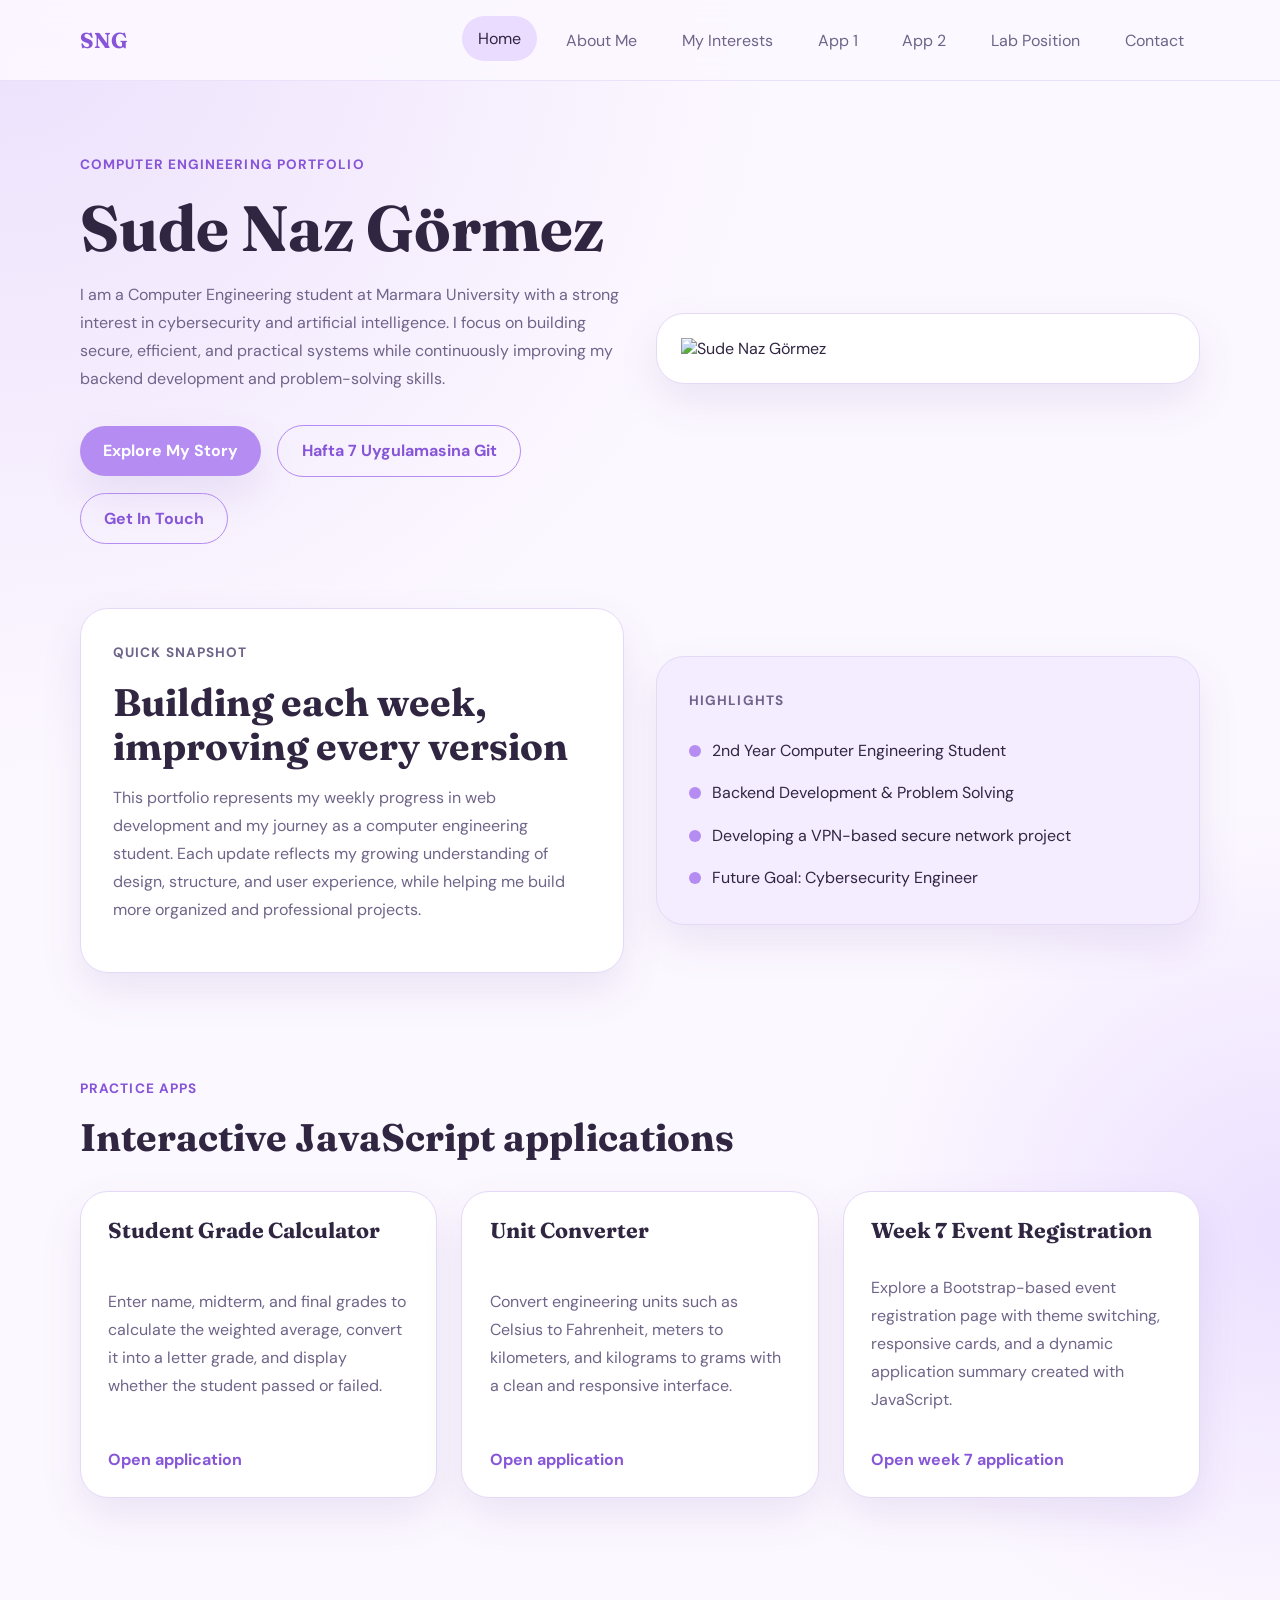
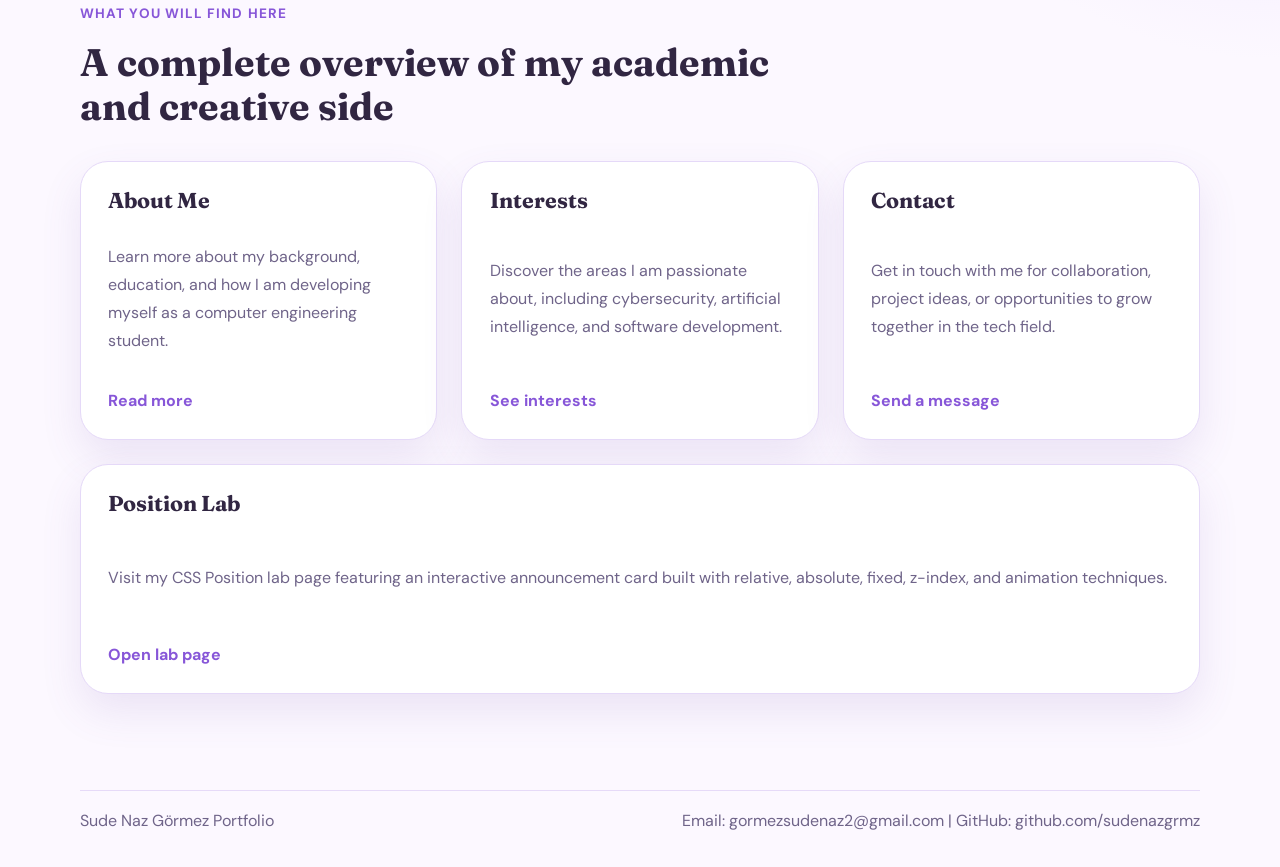
==== commit 4a1b1aa0: "Hafta 7 update" ====
--- a/index.html
+++ b/index.html
@@ -39,6 +39,7 @@
             </p>
             <div class="hero-actions">
               <a class="button" href="about.html">Explore My Story</a>
+              <a class="button button-secondary" href="hafta7.html">Hafta 7 Uygulamasina Git</a>
               <a class="button button-secondary" href="contact.html">Get In Touch</a>
             </div>
           </div>
@@ -93,6 +94,14 @@
                 Convert engineering units such as Celsius to Fahrenheit, meters to kilometers, and kilograms to grams with a clean and responsive interface.
               </p>
               <a href="app2.html">Open application</a>
+            </article>
+
+            <article class="info-card">
+              <h3>Week 7 Event Registration</h3>
+              <p>
+                Explore a Bootstrap-based event registration page with theme switching, responsive cards, and a dynamic application summary created with JavaScript.
+              </p>
+              <a href="hafta7.html">Open week 7 application</a>
             </article>
           </div>
         </div>
